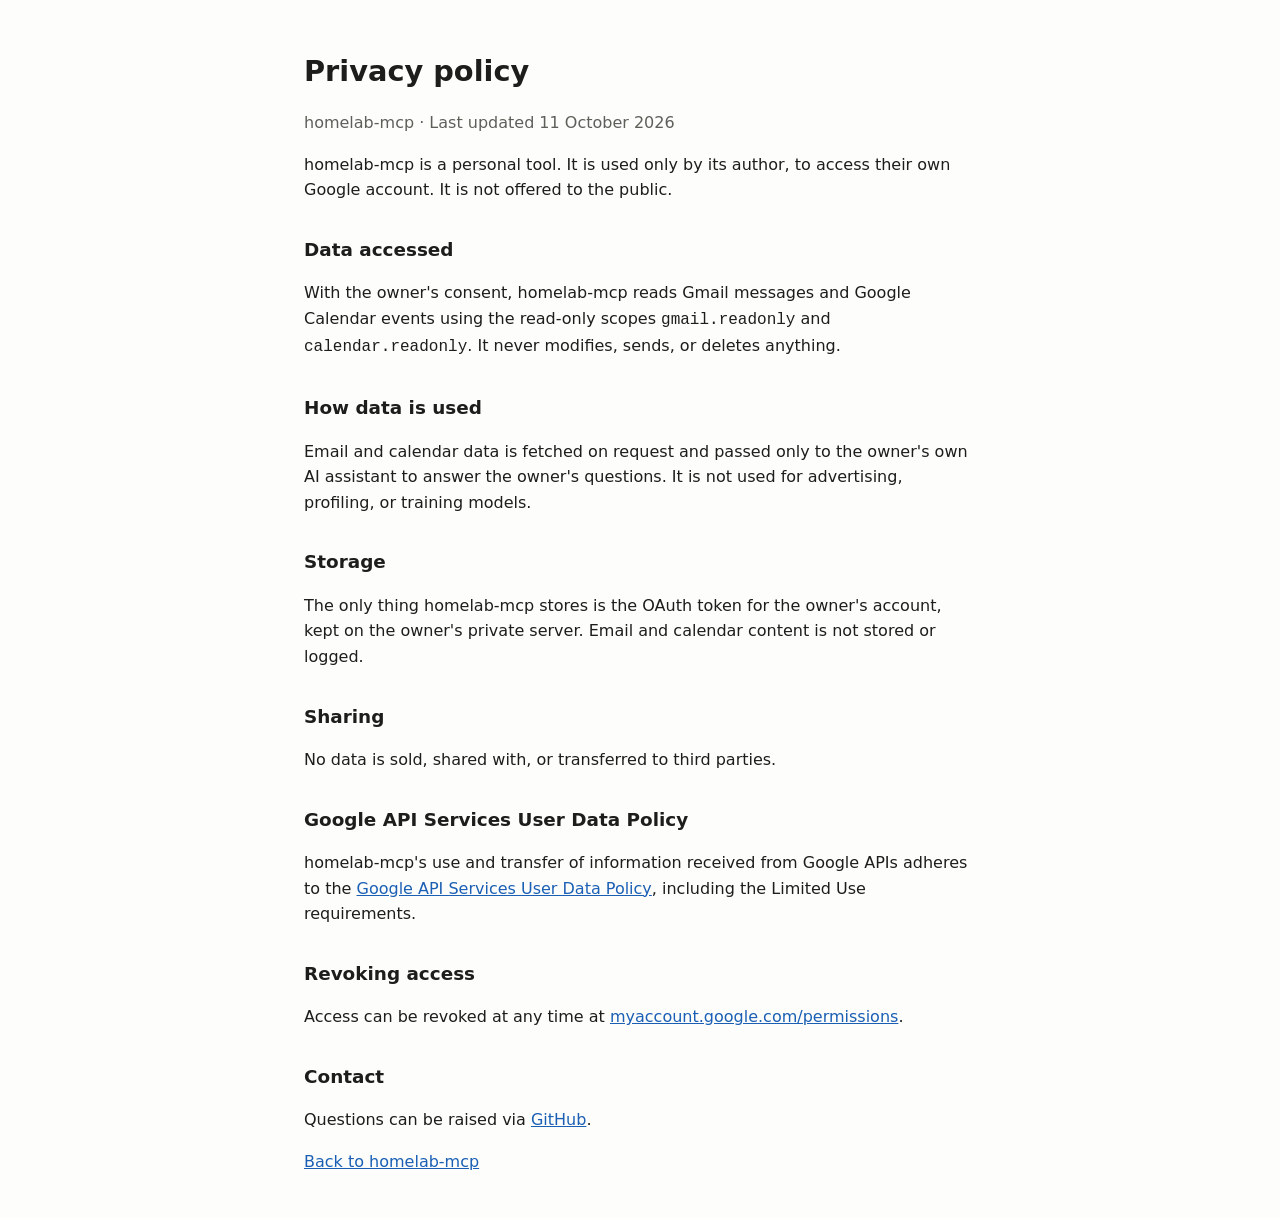
==== privacy.html @ 516a025f "Add homelab-mcp homepage and privacy policy Co-Authored-By: Claude Opus 5.5 <noreply@anthropic.com>" ====
<!doctype html>
<html lang="en">
<head>
  <meta charset="utf-8">
  <meta name="viewport" content="width=device-width, initial-scale=1">
  <title>homelab-mcp privacy policy</title>
  <meta name="description" content="Privacy policy for homelab-mcp.">
  <link rel="stylesheet" href="style.css">
</head>
<body>
<main>
  <h1>Privacy policy</h1>
  <p class="lede">homelab-mcp · Last updated 11 October 2026</p>

  <p>homelab-mcp is a personal tool. It is used only by its author, to access their own Google account.
  It is not offered to the public.</p>

  <h2>Data accessed</h2>
  <p>With the owner's consent, homelab-mcp reads Gmail messages and Google Calendar events using the
  read-only scopes <code>gmail.readonly</code> and <code>calendar.readonly</code>. It never modifies,
  sends, or deletes anything.</p>

  <h2>How data is used</h2>
  <p>Email and calendar data is fetched on request and passed only to the owner's own AI assistant to answer
  the owner's questions. It is not used for advertising, profiling, or training models.</p>

  <h2>Storage</h2>
  <p>The only thing homelab-mcp stores is the OAuth token for the owner's account, kept on the
  owner's private server. Email and calendar content is not stored or logged.</p>

  <h2>Sharing</h2>
  <p>No data is sold, shared with, or transferred to third parties.</p>

  <h2>Google API Services User Data Policy</h2>
  <p>homelab-mcp's use and transfer of information received from Google APIs adheres to the
  <a href="https://developers.google.com/terms/api-services-user-data-policy">Google API Services User Data Policy</a>,
  including the Limited Use requirements.</p>

  <h2>Revoking access</h2>
  <p>Access can be revoked at any time at
  <a href="https://myaccount.google.com/permissions">myaccount.google.com/permissions</a>.</p>

  <h2>Contact</h2>
  <p>Questions can be raised via <a href="https://github.com/isaacasensio">GitHub</a>.</p>

  <p><a href="./">Back to homelab-mcp</a></p>
</main>
</body>
</html>
---- style.css ----
:root { --bg: #fdfdfc; --fg: #1d1d1b; --muted: #5f5f5a; --link: #1a5fb4; }
@media (prefers-color-scheme: dark) {
  :root { --bg: #161615; --fg: #e8e8e3; --muted: #a3a39c; --link: #8cb4ff; }
}
body { background: var(--bg); color: var(--fg); font: 16px/1.6 system-ui, sans-serif; margin: 0; padding: 0 16px; }
main { max-width: 42rem; margin: 3rem auto; }
h1 { font-size: 1.8rem; margin-bottom: .25rem; }
h2 { font-size: 1.15rem; margin-top: 2rem; }
.lede, footer { color: var(--muted); }
a { color: var(--link); }
footer { margin-top: 3rem; font-size: .9rem; }
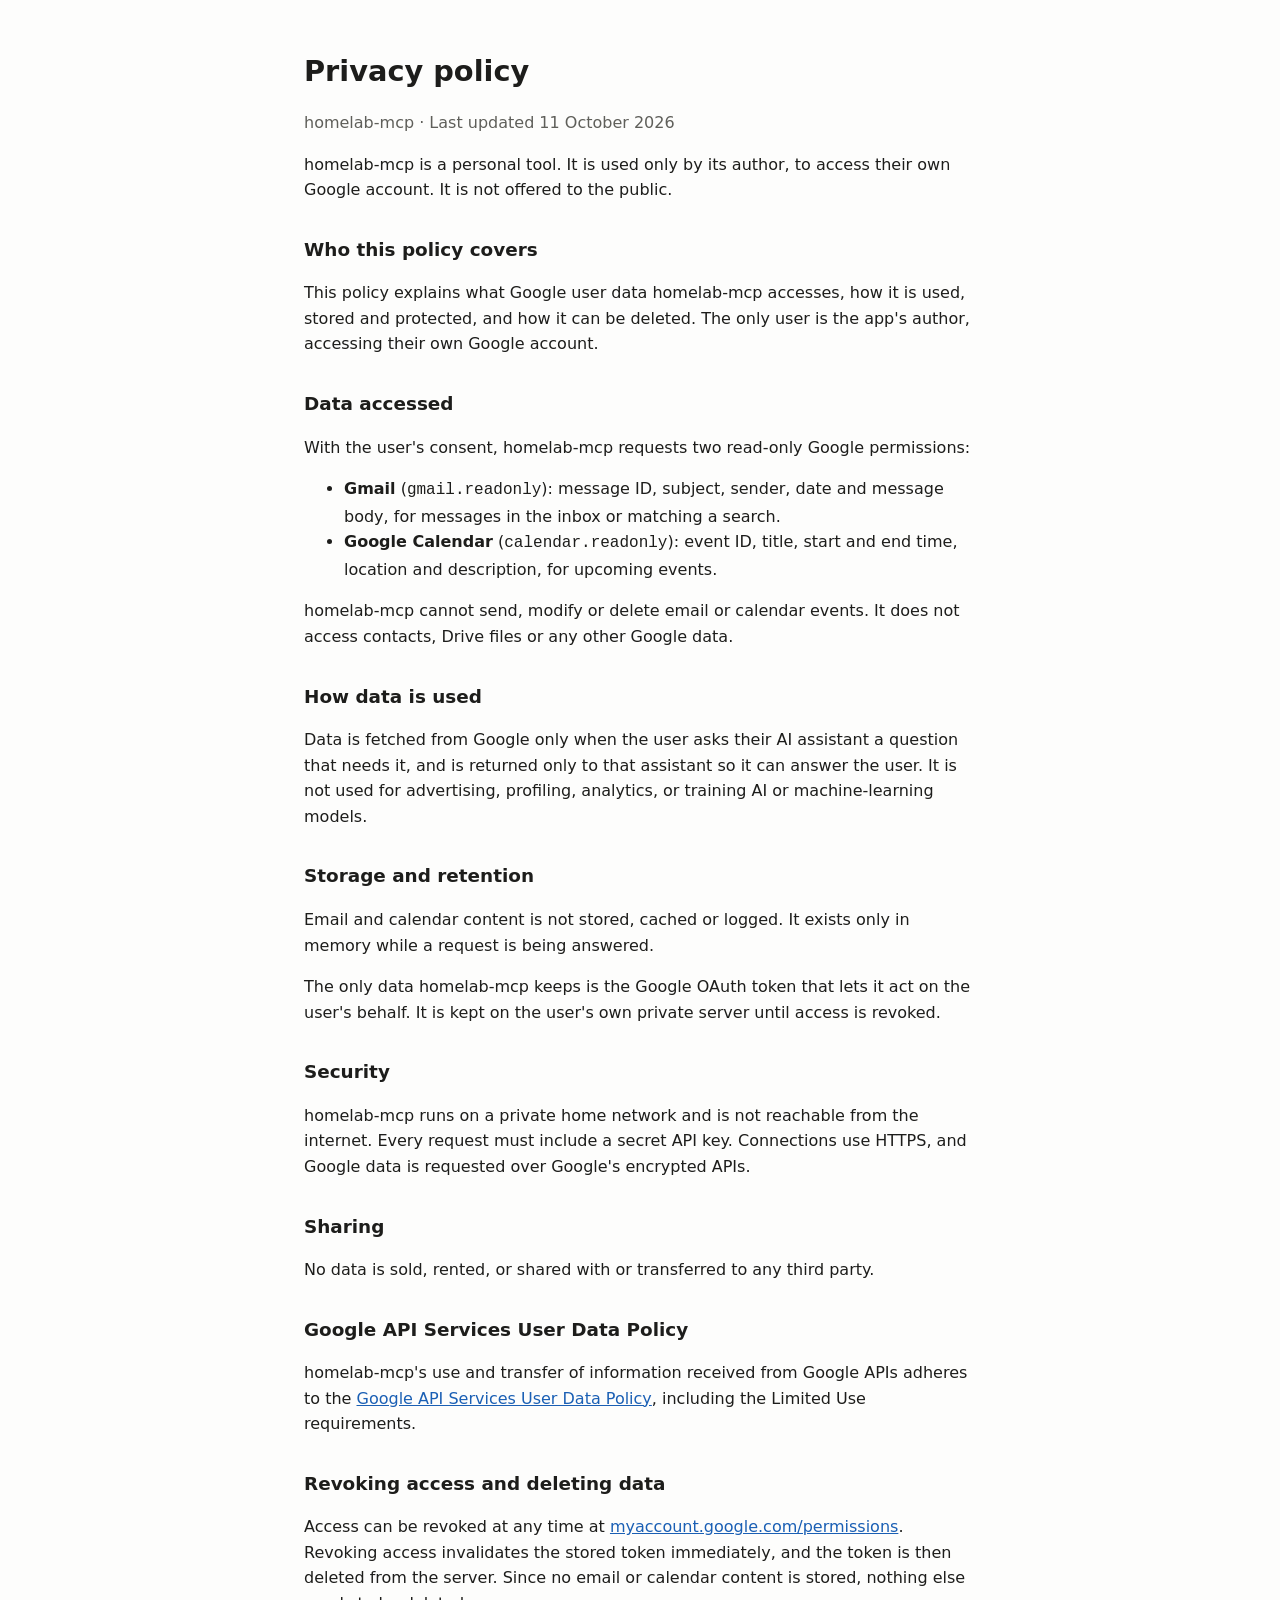
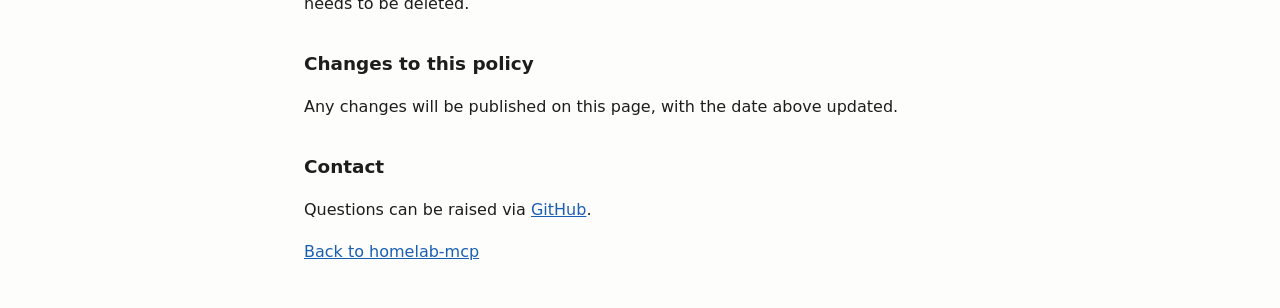
==== commit ae159992: "Expand purpose and privacy policy detail Co-Authored-By: Claude Opus 5.5 <noreply@anthropic.com>" ====
--- a/privacy.html
+++ b/privacy.html
@@ -15,30 +15,52 @@
   <p>homelab-mcp is a personal tool. It is used only by its author, to access their own Google account.
   It is not offered to the public.</p>
 
+  <h2>Who this policy covers</h2>
+  <p>This policy explains what Google user data homelab-mcp accesses, how it is used, stored and protected,
+  and how it can be deleted. The only user is the app's author, accessing their own Google account.</p>
+
   <h2>Data accessed</h2>
-  <p>With the owner's consent, homelab-mcp reads Gmail messages and Google Calendar events using the
-  read-only scopes <code>gmail.readonly</code> and <code>calendar.readonly</code>. It never modifies,
-  sends, or deletes anything.</p>
+  <p>With the user's consent, homelab-mcp requests two read-only Google permissions:</p>
+  <ul>
+    <li><strong>Gmail</strong> (<code>gmail.readonly</code>): message ID, subject, sender, date and
+    message body, for messages in the inbox or matching a search.</li>
+    <li><strong>Google Calendar</strong> (<code>calendar.readonly</code>): event ID, title, start and
+    end time, location and description, for upcoming events.</li>
+  </ul>
+  <p>homelab-mcp cannot send, modify or delete email or calendar events. It does not access contacts,
+  Drive files or any other Google data.</p>
 
   <h2>How data is used</h2>
-  <p>Email and calendar data is fetched on request and passed only to the owner's own AI assistant to answer
-  the owner's questions. It is not used for advertising, profiling, or training models.</p>
+  <p>Data is fetched from Google only when the user asks their AI assistant a question that needs it, and is
+  returned only to that assistant so it can answer the user. It is not used for advertising, profiling,
+  analytics, or training AI or machine-learning models.</p>
 
-  <h2>Storage</h2>
-  <p>The only thing homelab-mcp stores is the OAuth token for the owner's account, kept on the
-  owner's private server. Email and calendar content is not stored or logged.</p>
+  <h2>Storage and retention</h2>
+  <p>Email and calendar content is not stored, cached or logged. It exists only in memory while a request is
+  being answered.</p>
+  <p>The only data homelab-mcp keeps is the Google OAuth token that lets it act on the user's behalf. It is
+  kept on the user's own private server until access is revoked.</p>
+
+  <h2>Security</h2>
+  <p>homelab-mcp runs on a private home network and is not reachable from the internet. Every request must
+  include a secret API key. Connections use HTTPS, and Google data is requested over Google's encrypted APIs.</p>
 
   <h2>Sharing</h2>
-  <p>No data is sold, shared with, or transferred to third parties.</p>
+  <p>No data is sold, rented, or shared with or transferred to any third party.</p>
 
   <h2>Google API Services User Data Policy</h2>
   <p>homelab-mcp's use and transfer of information received from Google APIs adheres to the
   <a href="https://developers.google.com/terms/api-services-user-data-policy">Google API Services User Data Policy</a>,
   including the Limited Use requirements.</p>
 
-  <h2>Revoking access</h2>
+  <h2>Revoking access and deleting data</h2>
   <p>Access can be revoked at any time at
-  <a href="https://myaccount.google.com/permissions">myaccount.google.com/permissions</a>.</p>
+  <a href="https://myaccount.google.com/permissions">myaccount.google.com/permissions</a>. Revoking access
+  invalidates the stored token immediately, and the token is then deleted from the server. Since no email or
+  calendar content is stored, nothing else needs to be deleted.</p>
+
+  <h2>Changes to this policy</h2>
+  <p>Any changes will be published on this page, with the date above updated.</p>
 
   <h2>Contact</h2>
   <p>Questions can be raised via <a href="https://github.com/isaacasensio">GitHub</a>.</p>
